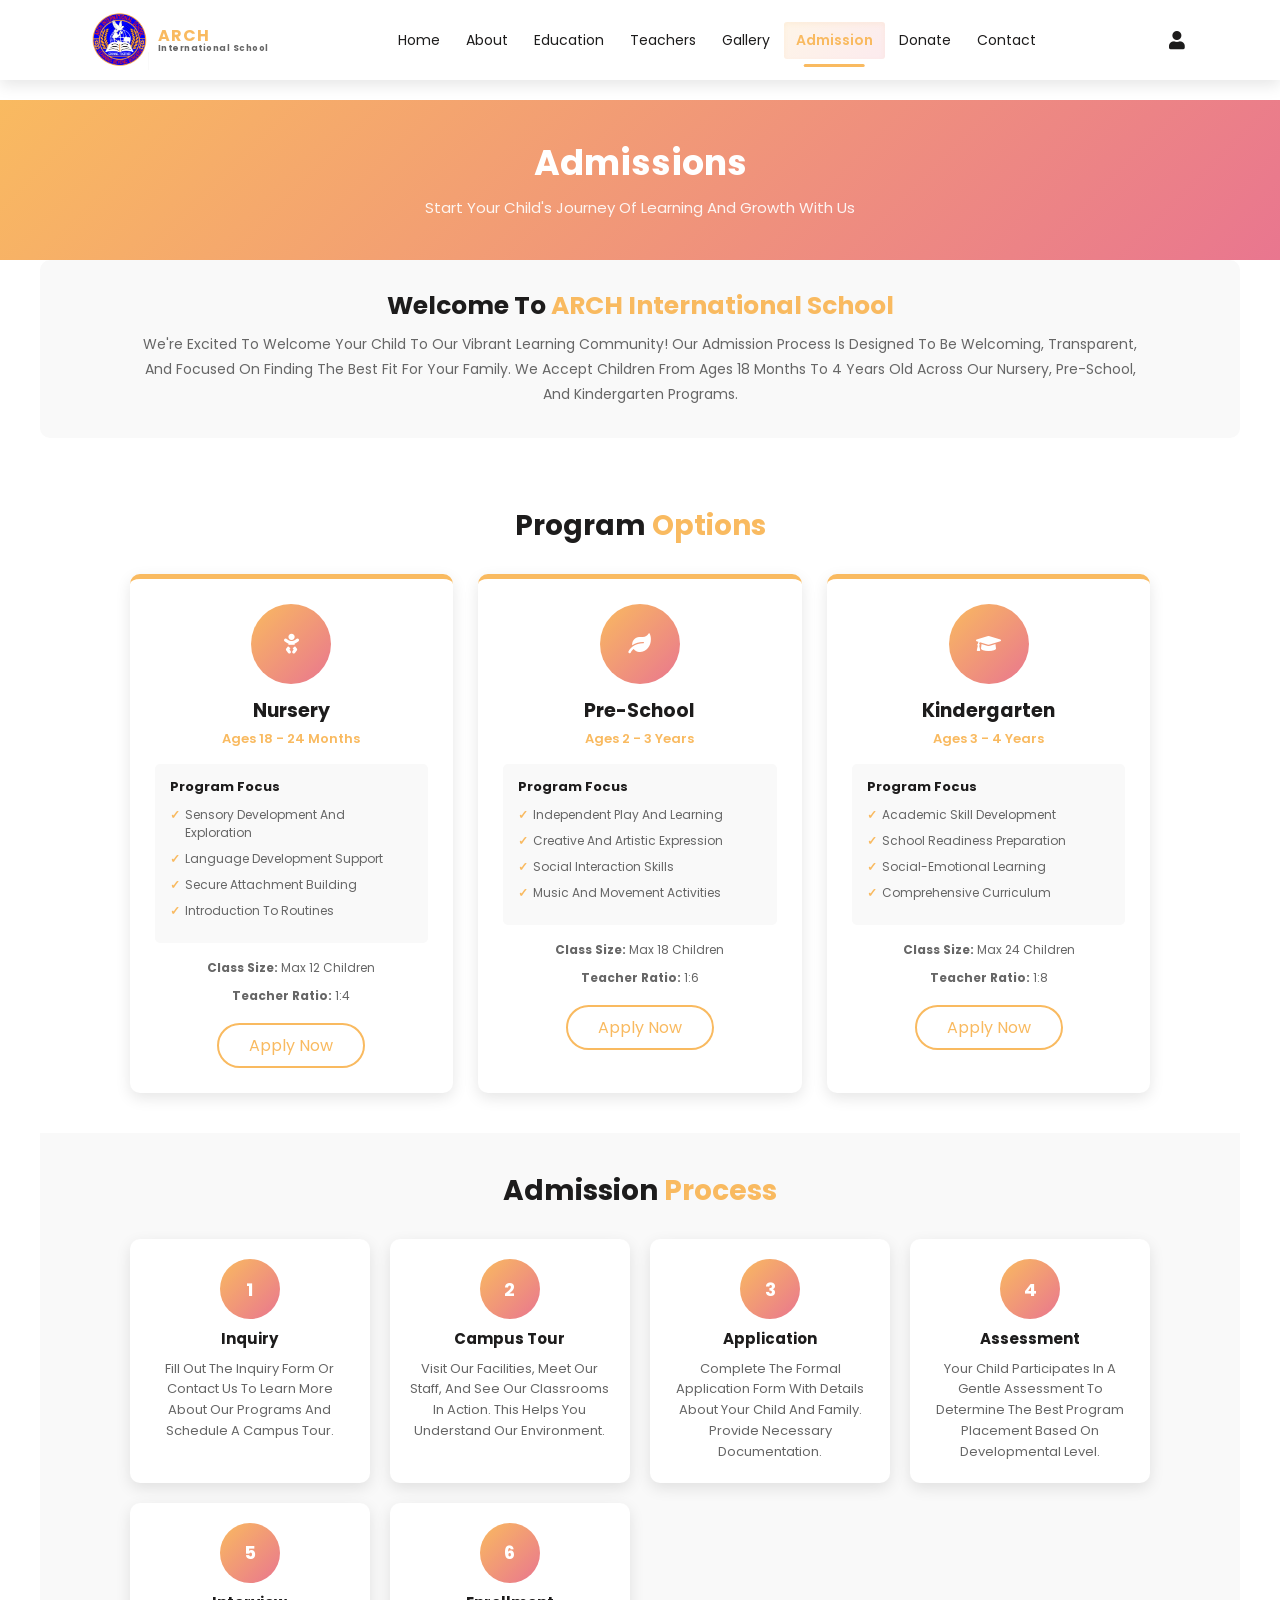
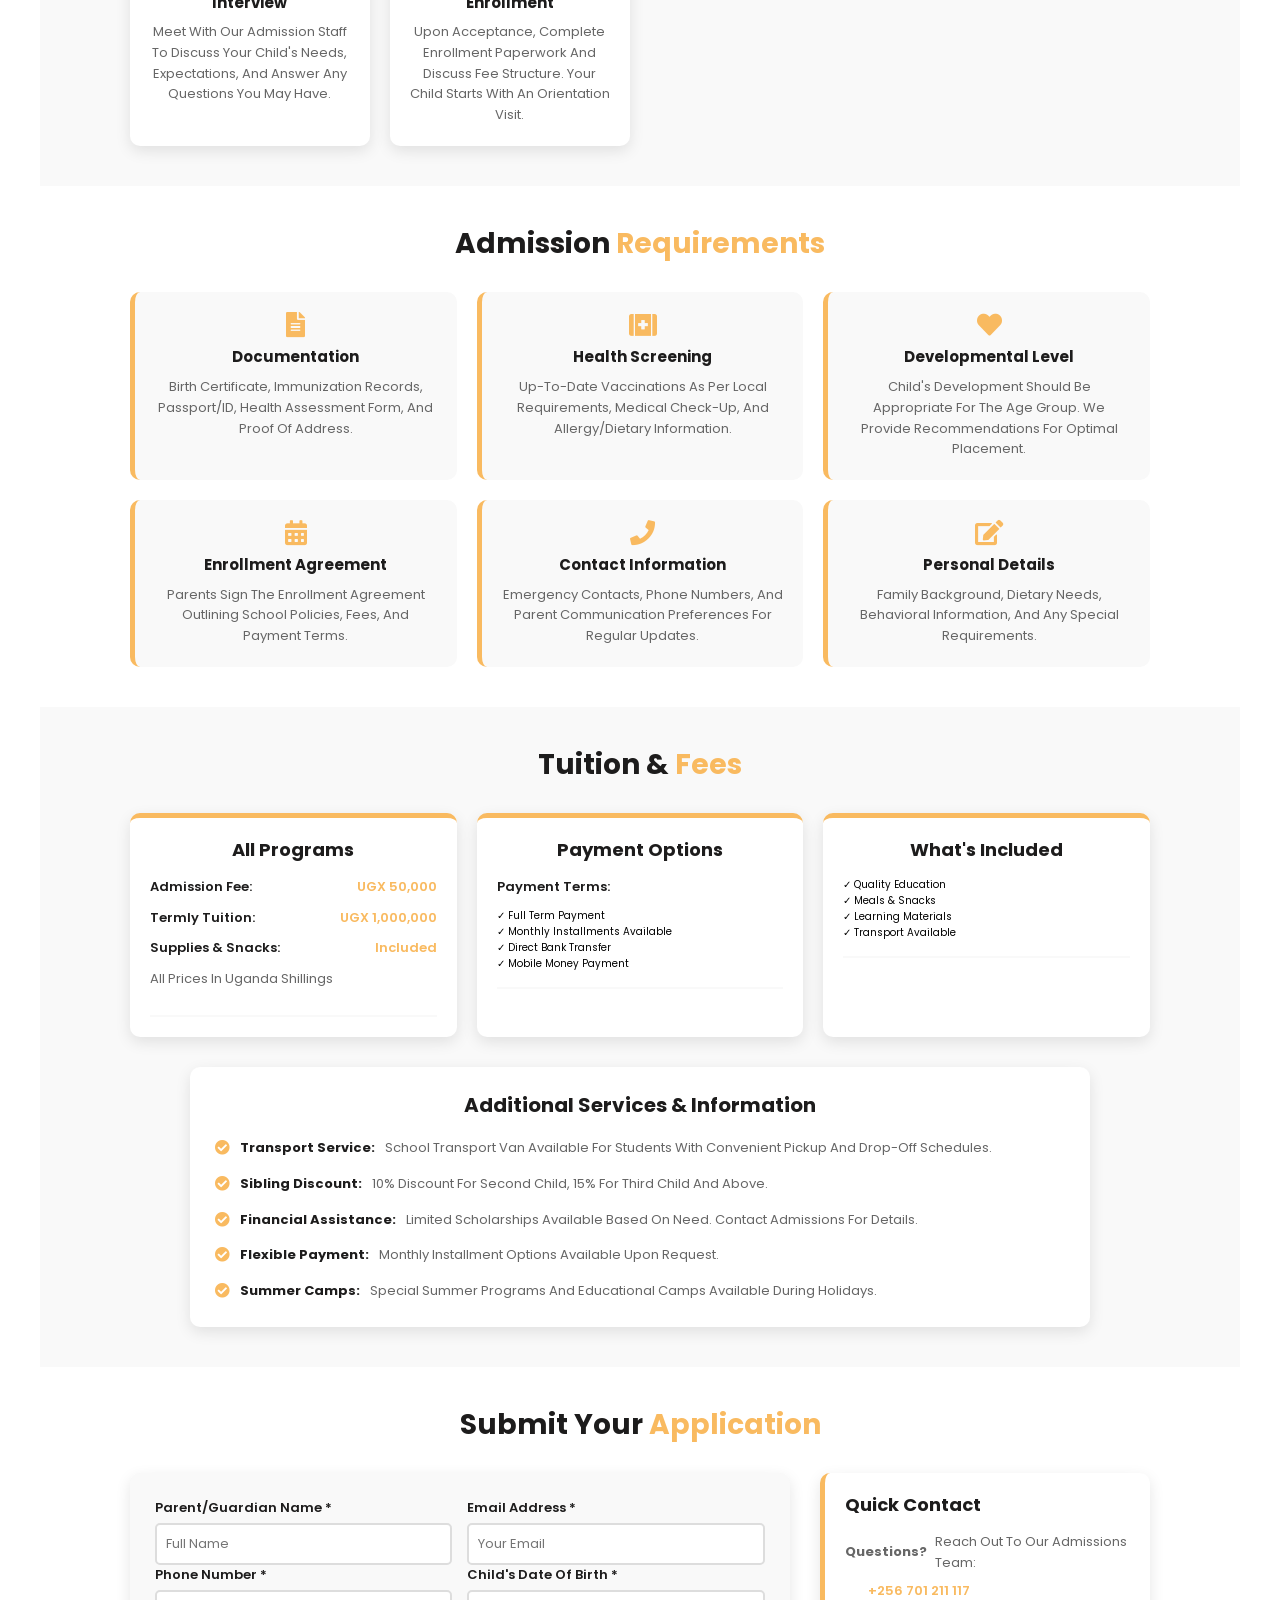
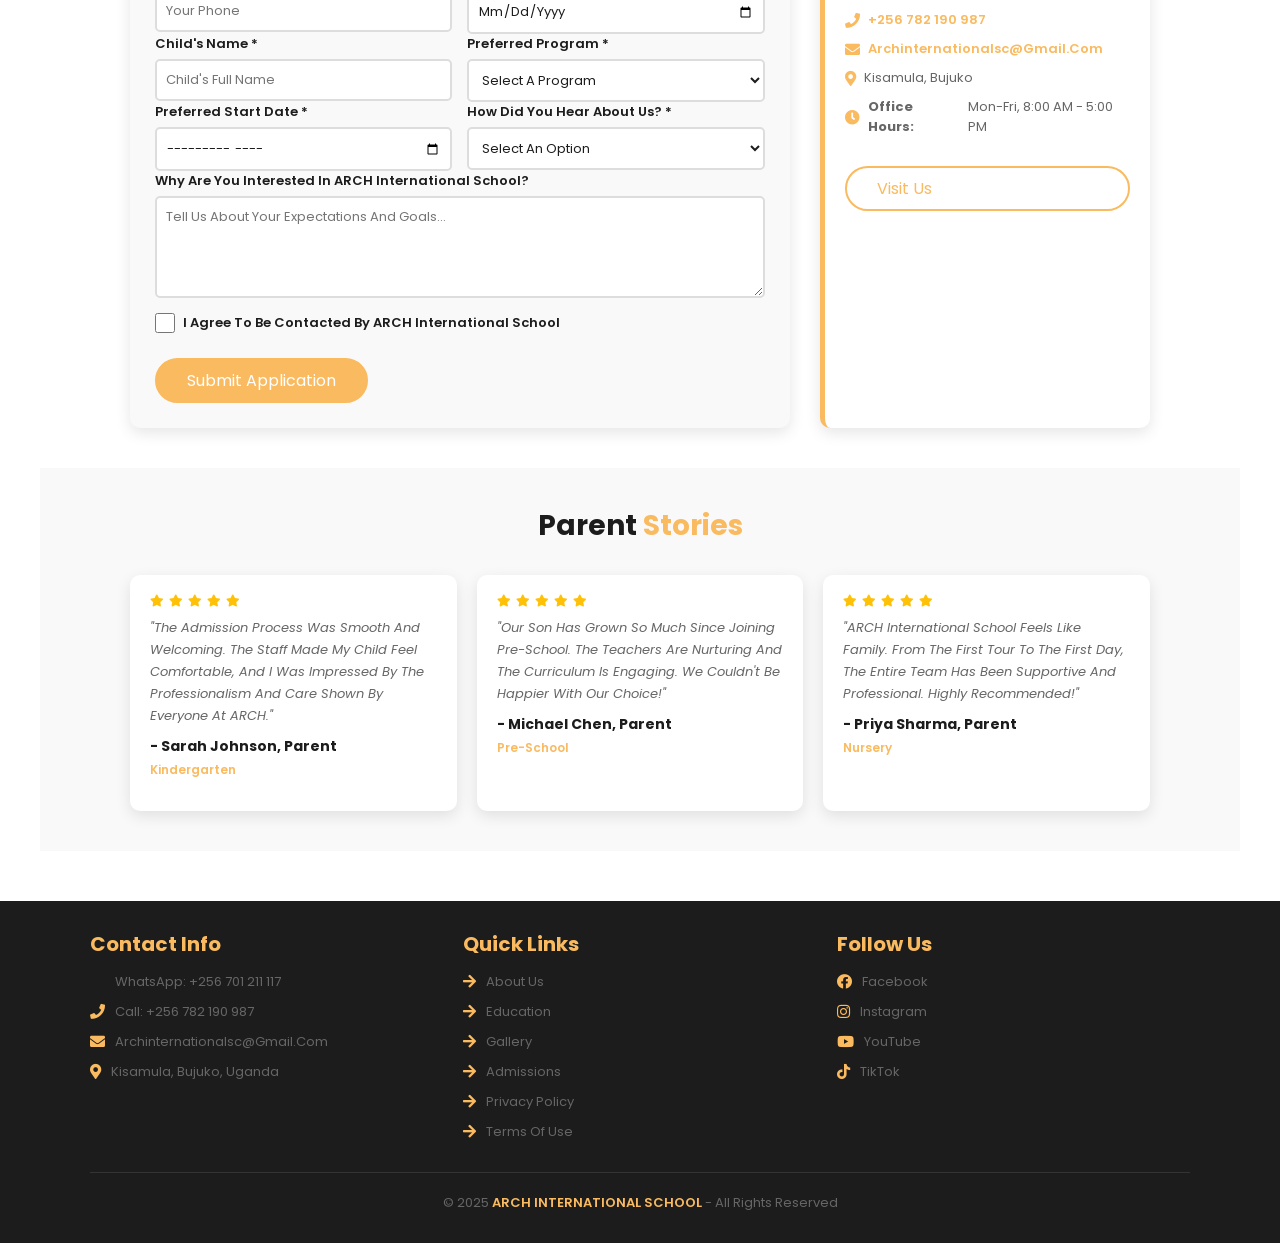
==== admission.html @ a943e4b1 "Initial site setup" ====
<!DOCTYPE html>
<html lang="en-UG">
<head>
  <meta charset="UTF-8">
  <meta http-equiv="X-UA-Compatible" content="IE=edge">
  <meta name="viewport" content="width=device-width, initial-scale=1.0">
  <title>Admissions at ARCH International School | Enrolment and School Visits</title>
  <meta name="description" content="Apply to ARCH International School, review our admissions process, and plan a school visit for your child in Kisamula, Bujuko, Uganda.">
  <meta name="robots" content="index, follow, max-image-preview:large, max-snippet:-1, max-video-preview:-1">
  <meta name="author" content="ARCH International School">
  <meta name="theme-color" content="#f9ba60">
  <meta property="og:type" content="website">
  <meta property="og:locale" content="en_UG">
  <meta property="og:site_name" content="ARCH International School">
  <meta property="og:title" content="Admissions at ARCH International School | Enrolment and School Visits">
  <meta property="og:description" content="Find enrolment information, school visit details, and admissions guidance for families interested in ARCH International School.">
  <meta property="og:image" content="Arch-images/pic3.avif">
  <meta name="twitter:card" content="summary_large_image">
  <meta name="twitter:title" content="Admissions at ARCH International School | Enrolment and School Visits">
  <meta name="twitter:description" content="Find enrolment information, school visit details, and admissions guidance for families interested in ARCH International School.">
  <meta name="twitter:image" content="Arch-images/pic3.avif">
  <link rel="stylesheet" href="https://cdnjs.cloudflare.com/ajax/libs/font-awesome/5.15.4/css/all.min.css">
  <link rel="stylesheet" href="css/shared.css">
  <link rel="stylesheet" href="css/admission.css">
</head>
<body>
  <!--header section starts-->
  <header class="header">
    <a href="index.html" class="logo">
      <img src="Arch-images/Arch-badge.png" alt="Arch international School logo" class="logo-image">
      <div class="logo-text">
        <span class="school-name">ARCH</span>
        <span class="school-title">International School</span>
      </div>
    </a>
    <nav class="navbar">
      <a href="index.html">home</a>
      <a href="about.html">about</a>
      <a href="education.html">education</a>
      <a href="teacher.html">teachers</a>
      <a href="gallery.html">gallery</a>
      <a href="admission.html" class="active">admission</a>
      <a href="donate.html">donate</a>
      <a href="contact.html">contact</a>
    </nav>
    <div class="header-icons">
      <a href="#" id="login-btn" title="Login"><i class="fas fa-user"></i></a>
      <a href="#" id="menu-btn" title="Menu"><i class="fas fa-bars"></i></a>
    </div>

    <form action="" class="login-form">
      <h3>login now</h3>
      <input type="email" placeholder="your email" class="box">
      <input type="password" placeholder="your password" class="box">
      <p>forgot your password <a href="#">click here</a></p>
      <input type="submit" value="login now" class="btn">
    </form>
  </header>
  <!--header section ends-->

  <!--page header starts-->
  <section class="page-header">
    <h1>Admissions</h1>
    <p>Start your child's journey of learning and growth with us</p>
  </section>
  <!--page header ends-->

  <!--admission intro starts-->
  <section class="admission-intro">
    <h2>Welcome to <span>ARCH International School</span></h2>
    <p>We're excited to welcome your child to our vibrant learning community! Our admission process is designed to be welcoming, transparent, and focused on finding the best fit for your family. We accept children from ages 18 months to 4 years old across our Nursery, Pre-School, and Kindergarten programs.</p>
  </section>

  <!--admission age groups starts-->
  <section class="admission-age-groups">
    <h2>Program <span>Options</span></h2>
    <div class="age-group-cards">
      <div class="age-group-card">
        <div class="age-icon">
          <i class="fas fa-baby"></i>
        </div>
        <h3>Nursery</h3>
        <p class="age-range">Ages 18 - 24 Months</p>
        <div class="program-details">
          <h4>Program Focus</h4>
          <ul>
            <li>Sensory development and exploration</li>
            <li>Language development support</li>
            <li>Secure attachment building</li>
            <li>Introduction to routines</li>
          </ul>
        </div>
        <p class="capacity"><strong>Class Size:</strong> Max 12 children</p>
        <p class="ratio"><strong>Teacher Ratio:</strong> 1:4</p>
        <a href="#contact-form" class="btn">Apply Now</a>
      </div>

      <div class="age-group-card">
        <div class="age-icon">
          <i class="fas fa-leaf"></i>
        </div>
        <h3>Pre-School</h3>
        <p class="age-range">Ages 2 - 3 Years</p>
        <div class="program-details">
          <h4>Program Focus</h4>
          <ul>
            <li>Independent play and learning</li>
            <li>Creative and artistic expression</li>
            <li>Social interaction skills</li>
            <li>Music and movement activities</li>
          </ul>
        </div>
        <p class="capacity"><strong>Class Size:</strong> Max 18 children</p>
        <p class="ratio"><strong>Teacher Ratio:</strong> 1:6</p>
        <a href="#contact-form" class="btn">Apply Now</a>
      </div>

      <div class="age-group-card">
        <div class="age-icon">
          <i class="fas fa-graduation-cap"></i>
        </div>
        <h3>Kindergarten</h3>
        <p class="age-range">Ages 3 - 4 Years</p>
        <div class="program-details">
          <h4>Program Focus</h4>
          <ul>
            <li>Academic skill development</li>
            <li>School readiness preparation</li>
            <li>Social-emotional learning</li>
            <li>Comprehensive curriculum</li>
          </ul>
        </div>
        <p class="capacity"><strong>Class Size:</strong> Max 24 children</p>
        <p class="ratio"><strong>Teacher Ratio:</strong> 1:8</p>
        <a href="#contact-form" class="btn">Apply Now</a>
      </div>
    </div>
  </section>

  <!--admission process starts-->
  <section class="admission-process">
    <h2>Admission <span>Process</span></h2>
    <div class="process-timeline">
      <div class="timeline-item">
        <div class="timeline-number">1</div>
        <h3>Inquiry</h3>
        <p>Fill out the inquiry form or contact us to learn more about our programs and schedule a campus tour.</p>
      </div>

      <div class="timeline-item">
        <div class="timeline-number">2</div>
        <h3>Campus Tour</h3>
        <p>Visit our facilities, meet our staff, and see our classrooms in action. This helps you understand our environment.</p>
      </div>

      <div class="timeline-item">
        <div class="timeline-number">3</div>
        <h3>Application</h3>
        <p>Complete the formal application form with details about your child and family. Provide necessary documentation.</p>
      </div>

      <div class="timeline-item">
        <div class="timeline-number">4</div>
        <h3>Assessment</h3>
        <p>Your child participates in a gentle assessment to determine the best program placement based on developmental level.</p>
      </div>

      <div class="timeline-item">
        <div class="timeline-number">5</div>
        <h3>Interview</h3>
        <p>Meet with our admission staff to discuss your child's needs, expectations, and answer any questions you may have.</p>
      </div>

      <div class="timeline-item">
        <div class="timeline-number">6</div>
        <h3>Enrollment</h3>
        <p>Upon acceptance, complete enrollment paperwork and discuss fee structure. Your child starts with an orientation visit.</p>
      </div>
    </div>
  </section>

  <!--requirements section starts-->
  <section class="admission-requirements">
    <h2>Admission <span>Requirements</span></h2>
    <div class="requirements-grid">
      <div class="requirement-card">
        <i class="fas fa-file-alt"></i>
        <h3>Documentation</h3>
        <p>Birth certificate, immunization records, passport/ID, health assessment form, and proof of address.</p>
      </div>

      <div class="requirement-card">
        <i class="fas fa-first-aid"></i>
        <h3>Health Screening</h3>
        <p>Up-to-date vaccinations as per local requirements, medical check-up, and allergy/dietary information.</p>
      </div>

      <div class="requirement-card">
        <i class="fas fa-heart"></i>
        <h3>Developmental Level</h3>
        <p>Child's development should be appropriate for the age group. We provide recommendations for optimal placement.</p>
      </div>

      <div class="requirement-card">
        <i class="fas fa-calendar-alt"></i>
        <h3>Enrollment Agreement</h3>
        <p>Parents sign the enrollment agreement outlining school policies, fees, and payment terms.</p>
      </div>

      <div class="requirement-card">
        <i class="fas fa-phone"></i>
        <h3>Contact Information</h3>
        <p>Emergency contacts, phone numbers, and parent communication preferences for regular updates.</p>
      </div>

      <div class="requirement-card">
        <i class="fas fa-edit"></i>
        <h3>Personal Details</h3>
        <p>Family background, dietary needs, behavioral information, and any special requirements.</p>
      </div>
    </div>
  </section>

  <!--tuition and fees starts-->
  <section class="tuition-fees">
    <h2>Tuition & <span>Fees</span></h2>
    <div class="fees-container">
      <div class="fee-card">
        <h3>All Programs</h3>
        <div class="fee-details">
          <p><strong>Admission Fee:</strong> <span>UGX 50,000</span></p>
          <p><strong>Termly Tuition:</strong> <span>UGX 1,000,000</span></p>
          <p><strong>Supplies & Snacks:</strong> <span>Included</span></p>
          <p class="currency-note">All prices in Uganda Shillings</p>
        </div>
      </div>

      <div class="fee-card">
        <h3>Payment Options</h3>
        <div class="fee-details">
          <p><strong>Payment Terms:</strong></p>
          <ul style="list-style: none; padding: 0;">
            <li>✓ Full term payment</li>
            <li>✓ Monthly installments available</li>
            <li>✓ Direct bank transfer</li>
            <li>✓ Mobile money payment</li>
          </ul>
        </div>
      </div>

      <div class="fee-card">
        <h3>What's Included</h3>
        <div class="fee-details">
          <ul style="list-style: none; padding: 0;">
            <li>✓ Quality education</li>
            <li>✓ Meals & snacks</li>
            <li>✓ Learning materials</li>
            <li>✓ Transport available</li>
          </ul>
        </div>
      </div>
    </div>

    <div class="additional-fees">
      <h3>Additional Services & Information</h3>
      <div class="fees-info">
        <p><i class="fas fa-check-circle"></i> <strong>Transport Service:</strong> School transport van available for students with convenient pickup and drop-off schedules.</p>
        <p><i class="fas fa-check-circle"></i> <strong>Sibling Discount:</strong> 10% discount for second child, 15% for third child and above.</p>
        <p><i class="fas fa-check-circle"></i> <strong>Financial Assistance:</strong> Limited scholarships available based on need. Contact admissions for details.</p>
        <p><i class="fas fa-check-circle"></i> <strong>Flexible Payment:</strong> Monthly installment options available upon request.</p>
        <p><i class="fas fa-check-circle"></i> <strong>Summer Camps:</strong> Special summer programs and educational camps available during holidays.</p>
      </div>
    </div>
  </section>

  <!--admission form starts-->
  <section class="admission-form-section" id="contact-form">
    <h2>Submit Your <span>Application</span></h2>
    <div class="form-container">
      <form class="admission-form">
        <div class="form-row">
          <div class="form-group">
            <label>Parent/Guardian Name *</label>
            <input type="text" placeholder="Full Name" required>
          </div>
          <div class="form-group">
            <label>Email Address *</label>
            <input type="email" placeholder="Your Email" required>
          </div>
        </div>

        <div class="form-row">
          <div class="form-group">
            <label>Phone Number *</label>
            <input type="tel" placeholder="Your Phone" required>
          </div>
          <div class="form-group">
            <label>Child's Date of Birth *</label>
            <input type="date" required>
          </div>
        </div>

        <div class="form-row">
          <div class="form-group">
            <label>Child's Name *</label>
            <input type="text" placeholder="Child's Full Name" required>
          </div>
          <div class="form-group">
            <label>Preferred Program *</label>
            <select required>
              <option>Select a Program</option>
              <option>Nursery (18-24 Months)</option>
              <option>Pre-School (2-3 Years)</option>
              <option>Kindergarten (3-4 Years)</option>
            </select>
          </div>
        </div>

        <div class="form-row">
          <div class="form-group">
            <label>Preferred Start Date *</label>
            <input type="month" required>
          </div>
          <div class="form-group">
            <label>How did you hear about us? *</label>
            <select required>
              <option>Select an option</option>
              <option>Search Engine</option>
              <option>Social Media</option>
              <option>Friend/Family Referral</option>
              <option>School Visit</option>
              <option>Other</option>
            </select>
          </div>
        </div>

        <div class="form-group full-width">
          <label>Why are you interested in ARCH International School?</label>
          <textarea placeholder="Tell us about your expectations and goals..." rows="4"></textarea>
        </div>

        <div class="form-group checkbox-group">
          <input type="checkbox" id="terms" required>
          <label for="terms">I agree to be contacted by ARCH International School</label>
        </div>

        <button type="submit" class="btn btn-primary">Submit Application</button>
      </form>

      <div class="form-info">
        <h3>Quick Contact</h3>
        <p><strong>Questions?</strong> Reach out to our admissions team:</p>
        <p><i class="fas fa-whatsapp"></i> <a href="https://wa.me/256701211117" target="_blank">+256 701 211 117</a></p>
        <p><i class="fas fa-phone"></i> <a href="tel:+256782190987">+256 782 190 987</a></p>
        <p><i class="fas fa-envelope"></i> <a href="mailto:archinternationalsc@gmail.com">archinternationalsc@gmail.com</a></p>
        <p><i class="fas fa-map-marker-alt"></i> Kisamula, Bujuko</p>
        <p><i class="fas fa-clock"></i> <strong>Office Hours:</strong> Mon-Fri, 8:00 AM - 5:00 PM</p>
        <a href="contact.html" class="btn">Visit Us</a>
      </div>
    </div>
  </section>

  <!--testimonials starts-->
  <section class="admission-testimonials">
    <h2>Parent <span>Stories</span></h2>
    <div class="testimonials-container">
      <div class="testimonial-card">
        <div class="testimonial-header">
          <i class="fas fa-star"></i>
          <i class="fas fa-star"></i>
          <i class="fas fa-star"></i>
          <i class="fas fa-star"></i>
          <i class="fas fa-star"></i>
        </div>
        <p>"The admission process was smooth and welcoming. The staff made my child feel comfortable, and I was impressed by the professionalism and care shown by everyone at ARCH."</p>
        <h4>- Sarah Johnson, Parent</h4>
        <p class="child-grade">Kindergarten</p>
      </div>

      <div class="testimonial-card">
        <div class="testimonial-header">
          <i class="fas fa-star"></i>
          <i class="fas fa-star"></i>
          <i class="fas fa-star"></i>
          <i class="fas fa-star"></i>
          <i class="fas fa-star"></i>
        </div>
        <p>"Our son has grown so much since joining Pre-School. The teachers are nurturing and the curriculum is engaging. We couldn't be happier with our choice!"</p>
        <h4>- Michael Chen, Parent</h4>
        <p class="child-grade">Pre-School</p>
      </div>

      <div class="testimonial-card">
        <div class="testimonial-header">
          <i class="fas fa-star"></i>
          <i class="fas fa-star"></i>
          <i class="fas fa-star"></i>
          <i class="fas fa-star"></i>
          <i class="fas fa-star"></i>
        </div>
        <p>"ARCH International School feels like family. From the first tour to the first day, the entire team has been supportive and professional. Highly recommended!"</p>
        <h4>- Priya Sharma, Parent</h4>
        <p class="child-grade">Nursery</p>
      </div>
    </div>
  </section>

  <!--footer section starts-->
  <footer class="footer">
    <div class="box-container">
      <div class="box">
        <h3>contact info</h3>
        <a href="https://wa.me/256701211117" target="_blank" rel="noopener noreferrer"><i class="fas fa-whatsapp"></i> WhatsApp: +256 701 211 117</a>
        <a href="tel:+256782190987"><i class="fas fa-phone"></i> Call: +256 782 190 987</a>
        <a href="mailto:archinternationalsc@gmail.com"><i class="fas fa-envelope"></i> archinternationalsc@gmail.com</a>
        <a href="https://maps.google.com/?q=89PR%2B6WX%2C+Lugyo%2C+Uganda" target="_blank" rel="noopener noreferrer"><i class="fas fa-map-marker-alt"></i> Kisamula, Bujuko, Uganda</a>
      </div>
      <div class="box">
        <h3>quick links</h3>
        <a href="about.html"><i class="fas fa-arrow-right"></i> About Us</a>
        <a href="education.html"><i class="fas fa-arrow-right"></i> Education</a>
        <a href="gallery.html"><i class="fas fa-arrow-right"></i> Gallery</a>
        <a href="admission.html"><i class="fas fa-arrow-right"></i> Admissions</a>
        <a href="privacy.html"><i class="fas fa-arrow-right"></i> Privacy Policy</a>
        <a href="terms.html"><i class="fas fa-arrow-right"></i> Terms of Use</a>
      </div>
      <div class="box">
        <h3>follow us</h3>
        <a href="#"><i class="fab fa-facebook"></i> Facebook</a>
        <a href="#"><i class="fab fa-instagram"></i> Instagram</a>
        <a href="#"><i class="fab fa-youtube"></i> YouTube</a>
        <a href="#"><i class="fab fa-tiktok"></i> TikTok</a>
      </div>
    </div>
    <div class="credit">
      &copy; 2025 <span>ARCH INTERNATIONAL SCHOOL</span> - All Rights Reserved
    </div>
  </footer>
  <!--footer section ends-->

  <script src="Arch.js"></script>
</body>
</html>
---- css/shared.css ----
/* ============================================
   SHARED STYLES - Header, Footer, Common Elements
   ============================================ */

@import url('https://fonts.googleapis.com/css2?family=Poppins:wght@100;300;400;500;600;700&display=swap');

:root {
  --orange: #f9ba60;
  --pink: #e9768f;
  --black: #1d1c1c;
  --white: #fff;
  --light-color: #666;
  --light-bg: #f9f9f9;
  --box-shadow: 0 .5rem 1.5rem rgba(0, 0, 0, .1);
  --dark-shadow: 0 1rem 2rem rgba(0, 0, 0, .15);
}

* {
  font-family: 'Poppins', sans-serif;
  margin: 0;
  padding: 0;
  box-sizing: border-box;
  outline: none;
  border: none;
  text-decoration: none;
  text-transform: capitalize;
  transition: all .2s linear;
}

html {
  font-size: 62.5%;
  overflow-x: hidden;
  scroll-behavior: smooth;
}

body {
  background-color: var(--white);
}

section {
  padding: 3rem 7%;
  margin: 0 auto;
  max-width: 1400px;
  width: 100%;
}

section:not(.page-header) {
  max-width: 1200px;
}

h1, h2, h3, h4, h5, h6 {
  line-height: 1.3;
  margin-bottom: 1rem;
}

p {
  line-height: 1.6;
}

/* ============================================
   BUTTONS
   ============================================ */

.btn {
  font-size: 1.6rem;
  margin-top: 1rem;
  display: inline-block;
  padding: 0.8rem 3rem;
  border-radius: 5rem;
  border: .2rem solid var(--orange);
  color: var(--orange);
  background: none;
  cursor: pointer;
  text-transform: capitalize;
  transition: all .3s ease;
}

.btn:hover {
  background: var(--orange);
  color: var(--white);
  transform: translateY(-2px);
  box-shadow: var(--box-shadow);
}

.btn-primary {
  background: var(--orange);
  color: var(--white);
  border-color: var(--orange);
}

.btn-primary:hover {
  background: var(--black);
  border-color: var(--black);
  transform: translateY(-3px);
}

.btn-secondary {
  border-color: var(--black);
  color: var(--black);
}

.btn-secondary:hover {
  background: var(--black);
  color: var(--white);
}

/* ============================================
   HEADER & NAVBAR
   ============================================ */

.header {
  position: fixed;
  top: 0;
  left: 0;
  right: 0;
  z-index: 1000;
  display: flex;
  align-items: center;
  justify-content: space-between;
  padding: 1rem 7%;
  background: var(--white);
  box-shadow: var(--box-shadow);
  height: auto;
}

.header .logo {
  font-size: 2rem;
  font-weight: 700;
  color: var(--black);
  display: flex;
  align-items: center;
  gap: 0.8rem;
  cursor: pointer;
  transition: all .3s ease;
  flex-shrink: 0;
  min-width: fit-content;
}

.header .logo:hover {
  color: var(--orange);
  transform: translateX(3px);
}

.header .logo-image {
  height: 60px;
  width: 60px;
  object-fit: contain;
  transition: all .3s ease;
}

.header .logo:hover .logo-image {
  transform: scale(1.05);
}

.logo-text {
  display: flex;
  flex-direction: column;
  line-height: 1.1;
}

.school-name {
  font-size: 1.6rem;
  font-weight: 700;
  color: var(--orange);
  letter-spacing: 1px;
}

.school-title {
  font-size: 0.85rem;
  color: var(--light-color);
  letter-spacing: 0.5px;
}

.navbar {
  display: flex;
  gap: 0.2rem;
  align-items: center;
  margin: 0 auto;
  flex: 1;
  justify-content: center;
}

.navbar a {
  font-size: 1.4rem;
  color: var(--black);
  transition: all .3s ease;
  position: relative;
  padding: 0.8rem 1.2rem;
  border-radius: 0.3rem;
  white-space: nowrap;
}

.navbar a:hover {
  color: var(--orange);
  background: rgba(249, 186, 96, 0.1);
}

.navbar a.active {
  color: var(--orange);
  background: linear-gradient(135deg, rgba(249, 186, 96, 0.15), rgba(233, 118, 143, 0.15));
  font-weight: 600;
  box-shadow: inset 0 2px 5px rgba(249, 186, 96, 0.1);
}

.navbar a.active::after {
  content: '';
  position: absolute;
  bottom: -8px;
  left: 50%;
  transform: translateX(-50%);
  width: 60%;
  height: 3px;
  background: var(--orange);
  border-radius: 2px;
}

.header-icons {
  display: flex;
  gap: 1.2rem;
  align-items: center;
  flex-shrink: 0;
}

.header-icons a {
  font-size: 1.8rem;
  color: var(--black);
  transition: all .3s ease;
  padding: 0.5rem;
  border-radius: 0.5rem;
  display: flex;
  align-items: center;
  justify-content: center;
}

.header-icons a:hover {
  color: var(--white);
  background: var(--orange);
  transform: scale(1.1);
}

#menu-btn {
  display: none;
  cursor: pointer;
}

.login-form {
  position: fixed;
  top: 0;
  right: -120%;
  width: 35rem;
  background: var(--white);
  padding: 2rem;
  text-align: center;
  border-radius: .5rem;
  box-shadow: var(--dark-shadow);
  z-index: 10000;
  transition: right .3s cubic-bezier(0.68, -0.55, 0.265, 1.55);
}

.login-form.active {
  right: 0;
}

.login-form h3 {
  font-size: 2rem;
  text-transform: uppercase;
  margin-bottom: 1rem;
  color: var(--black);
}

.login-form .box {
  width: 100%;
  margin: 1rem 0;
  background: var(--light-bg);
  border-radius: .5rem;
  padding: 1rem;
  font-size: 1.3rem;
  color: var(--black);
}

.login-form p {
  font-size: 1.2rem;
  color: var(--light-color);
  margin: 1rem 0;
}

.login-form p a {
  color: var(--orange);
  cursor: pointer;
}


/* ============================================
   PAGE HEADER
   ============================================ */

.page-header {
  margin-top: 100px;
  padding: 4rem 7%;
  background: linear-gradient(135deg, var(--orange) 0%, var(--pink) 100%);
  color: var(--white);
  text-align: center;
}

.page-header h1 {
  font-size: 3.5rem;
  margin-bottom: 1rem;
  font-weight: 700;
}

.page-header p {
  font-size: 1.5rem;
  opacity: 0.9;
}

/* ============================================
   FOOTER
   ============================================ */

.footer {
  background: var(--black);
  color: var(--white);
  padding: 3rem 7%;
  margin-top: 5rem;
}

.box-container {
  display: grid;
  grid-template-columns: repeat(auto-fit, minmax(25rem, 1fr));
  gap: 2rem;
  margin-bottom: 2rem;
}

.box h3 {
  font-size: 2rem;
  margin-bottom: 1.5rem;
  color: var(--orange);
}

.box a {
  display: flex;
  gap: 1rem;
  align-items: center;
  font-size: 1.3rem;
  color: var(--light-color);
  margin-bottom: 1rem;
  transition: all .3s ease;
}

.box a:hover {
  color: var(--orange);
  transform: translateX(5px);
}

.box a i {
  color: var(--orange);
  font-size: 1.5rem;
}

.credit {
  text-align: center;
  border-top: 1px solid rgba(255, 255, 255, .1);
  padding-top: 2rem;
  font-size: 1.3rem;
  color: var(--light-color);
}

.credit span {
  color: var(--orange);
  font-weight: 600;
}

/* ============================================
   RESPONSIVE DESIGN
   ============================================ */

@media (max-width: 1024px) {
  .navbar {
    gap: 0.5rem;
  }

  .navbar a {
    padding: 0.7rem 0.9rem;
    font-size: 1.3rem;
  }

  .header {
    padding: 0.8rem 5%;
  }

  section {
    padding: 2.5rem 5%;
  }

  .page-header {
    padding: 3rem 5% !important;
  }
}

@media (max-width: 768px) {
  html {
    font-size: 55%;
  }

  section {
    padding: 2rem 5%;
  }

  .header {
    padding: 1rem 5%;
    flex-wrap: wrap;
    height: auto;
  }

  .header .logo-image {
    height: 50px;
    width: 50px;
  }

  .school-name {
    font-size: 1.4rem;
  }

  .school-title {
    font-size: 0.75rem;
  }

  .navbar {
    position: fixed;
    top: 80px;
    right: -120%;
    width: 100%;
    background: var(--white);
    flex-direction: column;
    gap: 0.5rem;
    padding: 1.5rem 5%;
    box-shadow: var(--box-shadow);
    transition: right .3s cubic-bezier(0.68, -0.55, 0.265, 1.55);
    z-index: 999;
    display: flex;
    max-height: calc(100vh - 80px);
    overflow-y: auto;
  }

  .navbar.active {
    right: 0;
  }

  .navbar a {
    padding: 1rem;
    font-size: 1.4rem;
    width: 100%;
    text-align: left;
    border-radius: 0.5rem;
  }

  .navbar a.active::after {
    display: none;
  }

  .header-icons {
    gap: 1rem;
    order: 2;
    width: 100%;
    justify-content: flex-end;
  }

  #menu-btn {
    display: flex;
    align-items: center;
    justify-content: center;
  }

  .page-header {
    margin-top: 80px;
    padding: 2rem 5%;
  }

  .page-header h1 {
    font-size: 2.2rem;
  }

  .page-header p {
    font-size: 1.2rem;
  }

  .login-form {
    width: 100%;
    right: -100%;
    border-radius: 0;
  }

  .btn {
    padding: 0.7rem 2rem;
    font-size: 1.3rem;
  }

  .box-container {
    grid-template-columns: repeat(auto-fit, minmax(200px, 1fr));
  }
}

@media (max-width: 480px) {
  html {
    font-size: 50%;
  }

  section {
    padding: 1.5rem 5%;
  }

  .header {
    padding: 0.8rem 4%;
  }

  .header .logo {
    gap: 0.5rem;
  }

  .header .logo-image {
    height: 45px;
    width: 45px;
  }

  .school-name {
    font-size: 1.2rem;
  }

  .school-title {
    font-size: 0.7rem;
  }

  .header-icons {
    gap: 0.8rem;
  }

  .header-icons a {
    font-size: 1.5rem;
  }

  .navbar {
    top: 70px;
    padding: 1rem 4%;
  }

  .page-header {
    margin-top: 70px;
    padding: 1.5rem 4%;
  }

  .page-header h1 {
    font-size: 1.8rem;
  }

  .page-header p {
    font-size: 1rem;
  }

  .box-container {
    grid-template-columns: 1fr;
  }

  .credit {
    font-size: 1.2rem;
  }

  .btn {
    padding: 0.6rem 1.5rem;
    font-size: 1.2rem;
  }
}
---- css/admission.css ----
/* ============================================
   ADMISSION PAGE STYLES
   ============================================ */

.admission-intro {
  padding: 3rem 7%;
  text-align: center;
  max-width: 800px;
  margin: 0 auto;
  background: var(--light-bg);
  border-radius: 1rem;
  margin-bottom: 3rem;
}

.admission-intro h2 {
  font-size: 2.5rem;
  color: var(--black);
  margin-bottom: 1rem;
}

.admission-intro h2 span {
  color: var(--orange);
}

.admission-intro p {
  font-size: 1.4rem;
  color: var(--light-color);
  line-height: 1.8;
}

/* ============================================
   AGE GROUP CARDS
   ============================================ */

.admission-age-groups {
  padding: 4rem 7%;
}

.admission-age-groups h2 {
  font-size: 2.8rem;
  text-align: center;
  margin-bottom: 3rem;
  color: var(--black);
}

.admission-age-groups h2 span {
  color: var(--orange);
}

.age-group-cards {
  display: grid;
  grid-template-columns: repeat(auto-fit, minmax(320px, 1fr));
  gap: 2.5rem;
  max-width: 1200px;
  margin: 0 auto;
}

.age-group-card {
  background: var(--white);
  border-radius: 1rem;
  padding: 2.5rem;
  box-shadow: var(--box-shadow);
  transition: all .3s ease;
  border-top: 5px solid var(--orange);
  text-align: center;
}

.age-group-card:hover {
  transform: translateY(-15px);
  box-shadow: var(--dark-shadow);
}

.age-icon {
  width: 80px;
  height: 80px;
  background: linear-gradient(135deg, var(--orange) 0%, var(--pink) 100%);
  border-radius: 50%;
  display: flex;
  align-items: center;
  justify-content: center;
  margin: 0 auto 1.5rem;
  font-size: 2rem;
  color: var(--white);
}

.age-group-card h3 {
  font-size: 1.9rem;
  color: var(--black);
  margin-bottom: 0.5rem;
}

.age-group-card .age-range {
  font-size: 1.3rem;
  color: var(--orange);
  font-weight: 600;
  margin-bottom: 1.5rem;
}

.program-details {
  background: var(--light-bg);
  padding: 1.5rem;
  border-radius: 0.5rem;
  text-align: left;
  margin-bottom: 1.5rem;
}

.program-details h4 {
  font-size: 1.3rem;
  color: var(--black);
  margin-bottom: 1rem;
}

.program-details ul {
  list-style: none;
  padding: 0;
}

.program-details li {
  font-size: 1.2rem;
  color: var(--light-color);
  margin-bottom: 0.8rem;
  padding-left: 1.5rem;
  position: relative;
}

.program-details li::before {
  content: '✓';
  position: absolute;
  left: 0;
  color: var(--orange);
  font-weight: bold;
}

.age-group-card .capacity,
.age-group-card .ratio {
  font-size: 1.2rem;
  color: var(--light-color);
  margin-bottom: 0.8rem;
}

/* ============================================
   ADMISSION PROCESS TIMELINE
   ============================================ */

.admission-process {
  padding: 4rem 7%;
  background: var(--light-bg);
}

.admission-process h2 {
  font-size: 2.8rem;
  text-align: center;
  margin-bottom: 3rem;
  color: var(--black);
}

.admission-process h2 span {
  color: var(--orange);
}

.process-timeline {
  display: grid;
  grid-template-columns: repeat(auto-fit, minmax(200px, 1fr));
  gap: 2rem;
  max-width: 1200px;
  margin: 0 auto;
}

.timeline-item {
  background: var(--white);
  padding: 2rem;
  border-radius: 1rem;
  text-align: center;
  box-shadow: var(--box-shadow);
  transition: all .3s ease;
  position: relative;
}

.timeline-item:hover {
  transform: translateY(-8px);
  box-shadow: var(--dark-shadow);
}

.timeline-number {
  width: 60px;
  height: 60px;
  background: linear-gradient(135deg, var(--orange) 0%, var(--pink) 100%);
  color: var(--white);
  border-radius: 50%;
  display: flex;
  align-items: center;
  justify-content: center;
  font-size: 1.8rem;
  font-weight: 700;
  margin: 0 auto 1rem;
}

.timeline-item h3 {
  font-size: 1.5rem;
  color: var(--black);
  margin-bottom: 1rem;
}

.timeline-item p {
  font-size: 1.3rem;
  color: var(--light-color);
  line-height: 1.6;
}

/* ============================================
   REQUIREMENTS GRID
   ============================================ */

.admission-requirements {
  padding: 4rem 7%;
}

.admission-requirements h2 {
  font-size: 2.8rem;
  text-align: center;
  margin-bottom: 3rem;
  color: var(--black);
}

.admission-requirements h2 span {
  color: var(--orange);
}

.requirements-grid {
  display: grid;
  grid-template-columns: repeat(auto-fit, minmax(250px, 1fr));
  gap: 2rem;
  max-width: 1200px;
  margin: 0 auto;
}

.requirement-card {
  background: var(--light-bg);
  padding: 2rem;
  border-radius: 1rem;
  text-align: center;
  transition: all .3s ease;
  border-left: 5px solid var(--orange);
}

.requirement-card:hover {
  background: var(--white);
  box-shadow: var(--dark-shadow);
  transform: translateX(10px);
}

.requirement-card i {
  font-size: 2.5rem;
  color: var(--orange);
  margin-bottom: 1rem;
}

.requirement-card h3 {
  font-size: 1.5rem;
  color: var(--black);
  margin-bottom: 1rem;
}

.requirement-card p {
  font-size: 1.3rem;
  color: var(--light-color);
  line-height: 1.6;
}

/* ============================================
   TUITION & FEES
   ============================================ */

.tuition-fees {
  padding: 4rem 7%;
  background: var(--light-bg);
}

.tuition-fees h2 {
  font-size: 2.8rem;
  text-align: center;
  margin-bottom: 3rem;
  color: var(--black);
}

.tuition-fees h2 span {
  color: var(--orange);
}

.fees-container {
  display: grid;
  grid-template-columns: repeat(auto-fit, minmax(280px, 1fr));
  gap: 2rem;
  max-width: 1200px;
  margin: 0 auto 3rem;
}

.fee-card {
  background: var(--white);
  padding: 2rem;
  border-radius: 1rem;
  box-shadow: var(--box-shadow);
  transition: all .3s ease;
  border-top: 5px solid var(--orange);
}

.fee-card:hover {
  transform: translateY(-10px);
  box-shadow: var(--dark-shadow);
}

.fee-card h3 {
  font-size: 1.8rem;
  color: var(--black);
  margin-bottom: 1.5rem;
  text-align: center;
}

.fee-details {
  border-bottom: 2px solid var(--light-bg);
  padding-bottom: 1.5rem;
}

.fee-details p {
  font-size: 1.3rem;
  color: var(--light-color);
  margin-bottom: 1rem;
  display: flex;
  justify-content: space-between;
  align-items: center;
}

.fee-details strong {
  color: var(--black);
  font-weight: 600;
}

.fee-details span {
  color: var(--orange);
  font-weight: 600;
}

.additional-fees {
  max-width: 900px;
  margin: 0 auto;
  background: var(--white);
  padding: 2.5rem;
  border-radius: 1rem;
  box-shadow: var(--box-shadow);
}

.additional-fees h3 {
  font-size: 2rem;
  color: var(--black);
  margin-bottom: 2rem;
  text-align: center;
}

.fees-info {
  display: flex;
  flex-direction: column;
  gap: 1.5rem;
}

.fees-info p {
  font-size: 1.3rem;
  color: var(--light-color);
  display: flex;
  align-items: flex-start;
  gap: 1rem;
  line-height: 1.6;
}

.fees-info i {
  color: var(--orange);
  font-size: 1.5rem;
  margin-top: 2px;
  flex-shrink: 0;
}

.fees-info strong {
  color: var(--black);
}

/* ============================================
   ADMISSION FORM
   ============================================ */

.admission-form-section {
  padding: 4rem 7%;
}

.admission-form-section h2 {
  font-size: 2.8rem;
  text-align: center;
  margin-bottom: 3rem;
  color: var(--black);
}

.admission-form-section h2 span {
  color: var(--orange);
}

.form-container {
  display: grid;
  grid-template-columns: 2fr 1fr;
  gap: 3rem;
  max-width: 1200px;
  margin: 0 auto;
}

.admission-form {
  background: var(--light-bg);
  padding: 2.5rem;
  border-radius: 1rem;
  box-shadow: var(--box-shadow);
}

.form-row {
  display: grid;
  grid-template-columns: 1fr 1fr;
  gap: 1.5rem;
}

.form-group {
  display: flex;
  flex-direction: column;
}

.form-group.full-width {
  grid-column: 1 / -1;
}

.form-group label {
  font-size: 1.3rem;
  color: var(--black);
  margin-bottom: 0.5rem;
  font-weight: 600;
}

.form-group input,
.form-group select,
.form-group textarea {
  padding: 0.9rem;
  border: 2px solid #ddd;
  border-radius: 0.5rem;
  font-size: 1.3rem;
  font-family: 'Poppins', sans-serif;
  background: var(--white);
  color: var(--black);
  transition: all .3s ease;
}

.form-group input:focus,
.form-group select:focus,
.form-group textarea:focus {
  border-color: var(--orange);
  box-shadow: 0 0 8px rgba(249, 186, 96, 0.2);
}

.form-group textarea {
  resize: vertical;
  min-height: 100px;
}

.checkbox-group {
  flex-direction: row;
  align-items: center;
  margin: 1.5rem 0;
}

.checkbox-group input[type="checkbox"] {
  width: 20px;
  height: 20px;
  margin-right: 0.8rem;
  cursor: pointer;
}

.checkbox-group label {
  margin: 0;
  font-size: 1.3rem;
  cursor: pointer;
}

.form-info {
  background: var(--white);
  padding: 2rem;
  border-radius: 1rem;
  box-shadow: var(--box-shadow);
  border-left: 5px solid var(--orange);
  display: flex;
  flex-direction: column;
}

.form-info h3 {
  font-size: 1.8rem;
  color: var(--black);
  margin-bottom: 1.5rem;
}

.form-info p {
  font-size: 1.3rem;
  color: var(--light-color);
  margin-bottom: 0.8rem;
  display: flex;
  align-items: center;
  gap: 0.8rem;
}

.form-info p i {
  color: var(--orange);
  font-size: 1.5rem;
}

.form-info p a {
  color: var(--orange);
  font-weight: 600;
  transition: all .3s ease;
}

.form-info p a:hover {
  color: var(--black);
}

.form-info .btn {
  margin-top: 2rem;
}

/* ============================================
   TESTIMONIALS
   ============================================ */

.admission-testimonials {
  padding: 4rem 7%;
  background: var(--light-bg);
}

.admission-testimonials h2 {
  font-size: 2.8rem;
  text-align: center;
  margin-bottom: 3rem;
  color: var(--black);
}

.admission-testimonials h2 span {
  color: var(--orange);
}

.testimonials-container {
  display: grid;
  grid-template-columns: repeat(auto-fit, minmax(300px, 1fr));
  gap: 2rem;
  max-width: 1200px;
  margin: 0 auto;
}

.testimonial-card {
  background: var(--white);
  padding: 2rem;
  border-radius: 1rem;
  box-shadow: var(--box-shadow);
  transition: all .3s ease;
}

.testimonial-card:hover {
  transform: translateY(-8px);
  box-shadow: var(--dark-shadow);
}

.testimonial-header {
  display: flex;
  gap: 0.5rem;
  margin-bottom: 1rem;
}

.testimonial-header i {
  color: #ffc107;
  font-size: 1.2rem;
}

.testimonial-card p {
  font-size: 1.3rem;
  color: var(--light-color);
  line-height: 1.7;
  margin-bottom: 1rem;
  font-style: italic;
}

.testimonial-card h4 {
  font-size: 1.4rem;
  color: var(--black);
  margin-bottom: 0.5rem;
}

.testimonial-card .child-grade {
  font-size: 1.2rem;
  color: var(--orange);
  font-style: normal;
  font-weight: 600;
}

/* ============================================
   RESPONSIVE DESIGN
   ============================================ */

@media (max-width: 992px) {
  .form-container {
    grid-template-columns: 1fr;
  }

  .age-group-cards,
  .process-timeline,
  .requirements-grid,
  .fees-container {
    grid-template-columns: repeat(auto-fit, minmax(250px, 1fr));
  }
}

@media (max-width: 768px) {
  .admission-intro h2,
  .admission-age-groups h2,
  .admission-process h2,
  .admission-requirements h2,
  .tuition-fees h2,
  .admission-form-section h2,
  .admission-testimonials h2 {
    font-size: 2rem;
  }

  .form-row {
    grid-template-columns: 1fr;
  }

  .age-group-cards,
  .requirements-grid {
    grid-template-columns: repeat(auto-fit, minmax(200px, 1fr));
    gap: 1.5rem;
  }

  .form-info {
    padding: 1.5rem;
  }

  .form-info .btn {
    width: 100%;
  }
}

@media (max-width: 480px) {
  .admission-intro {
    padding: 2rem 5%;
    margin-bottom: 2rem;
  }

  .process-timeline {
    grid-template-columns: 1fr;
  }

  .timeline-number {
    width: 50px;
    height: 50px;
    font-size: 1.4rem;
  }

  .age-group-cards,
  .requirements-grid,
  .fees-container,
  .testimonials-container {
    grid-template-columns: 1fr;
  }

  .admission-form {
    padding: 1.5rem;
  }

  .form-group input,
  .form-group select,
  .form-group textarea {
    font-size: 1.1rem;
  }
}
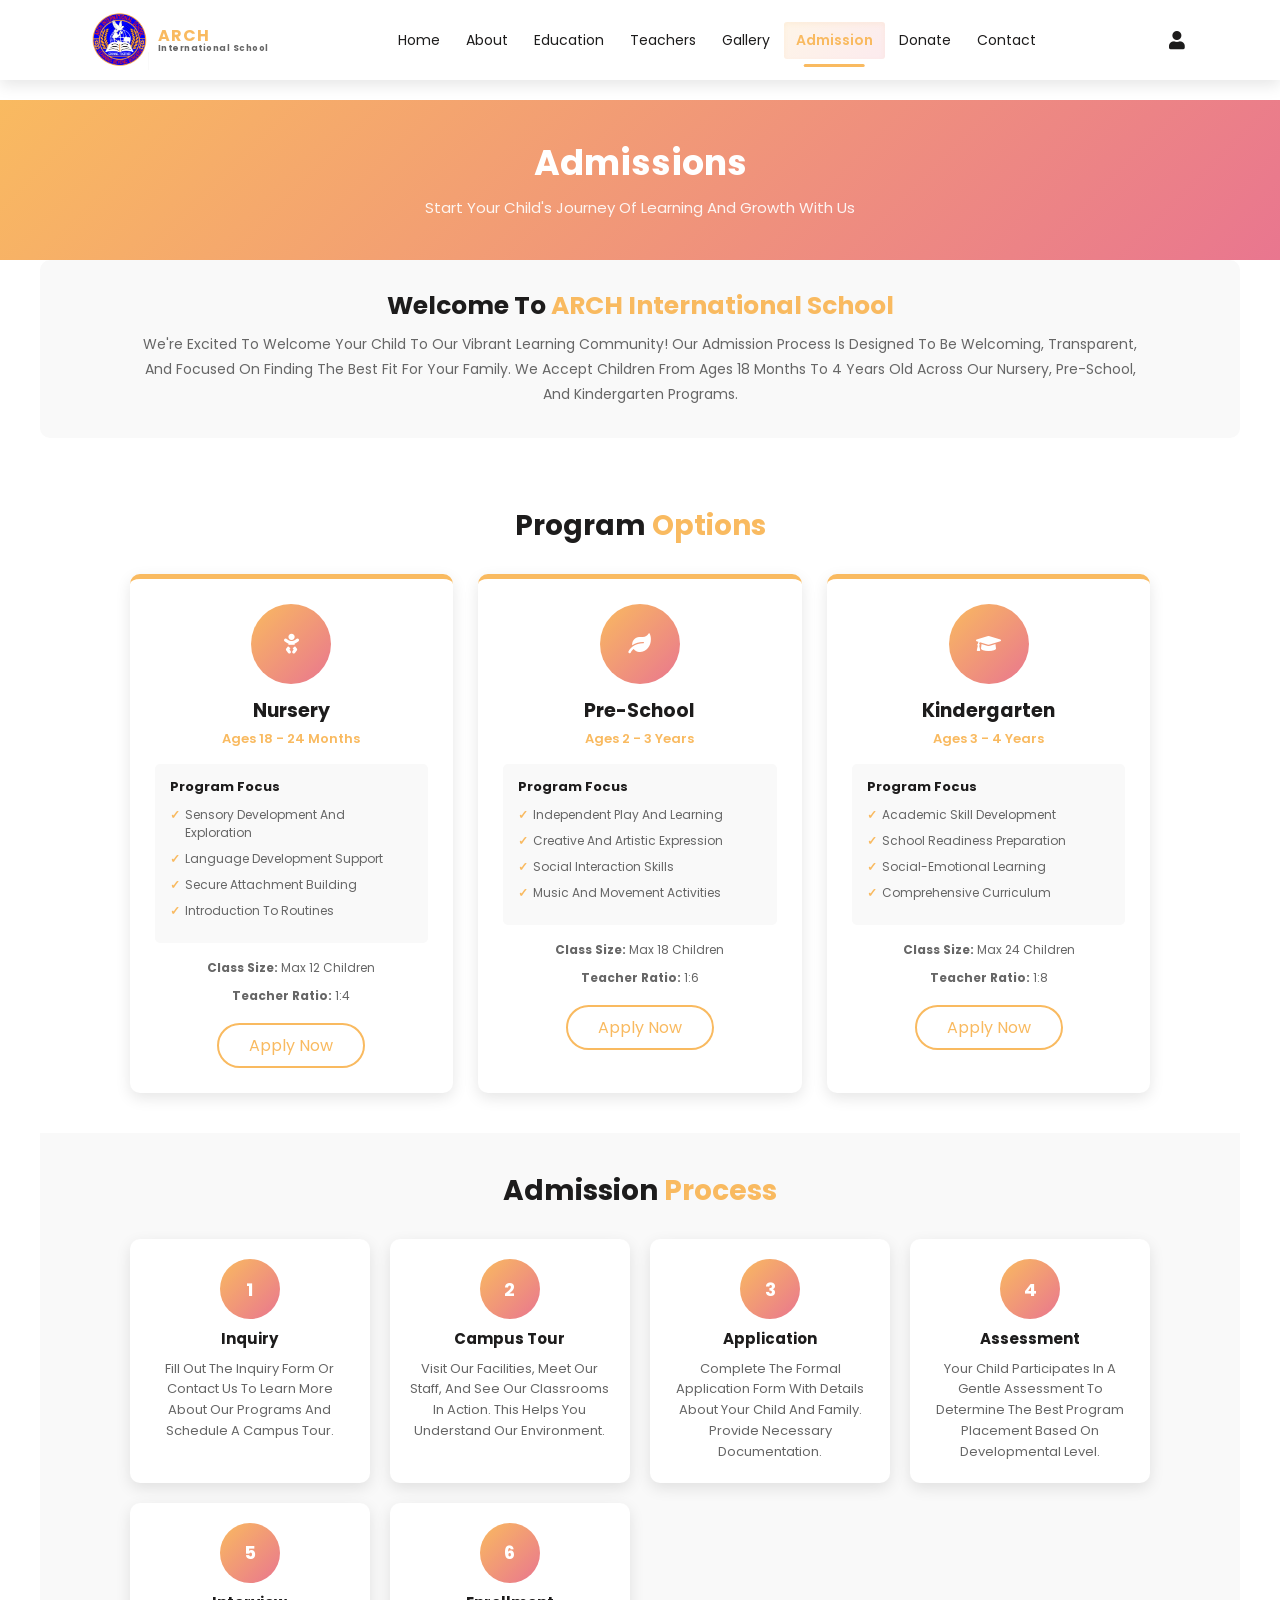
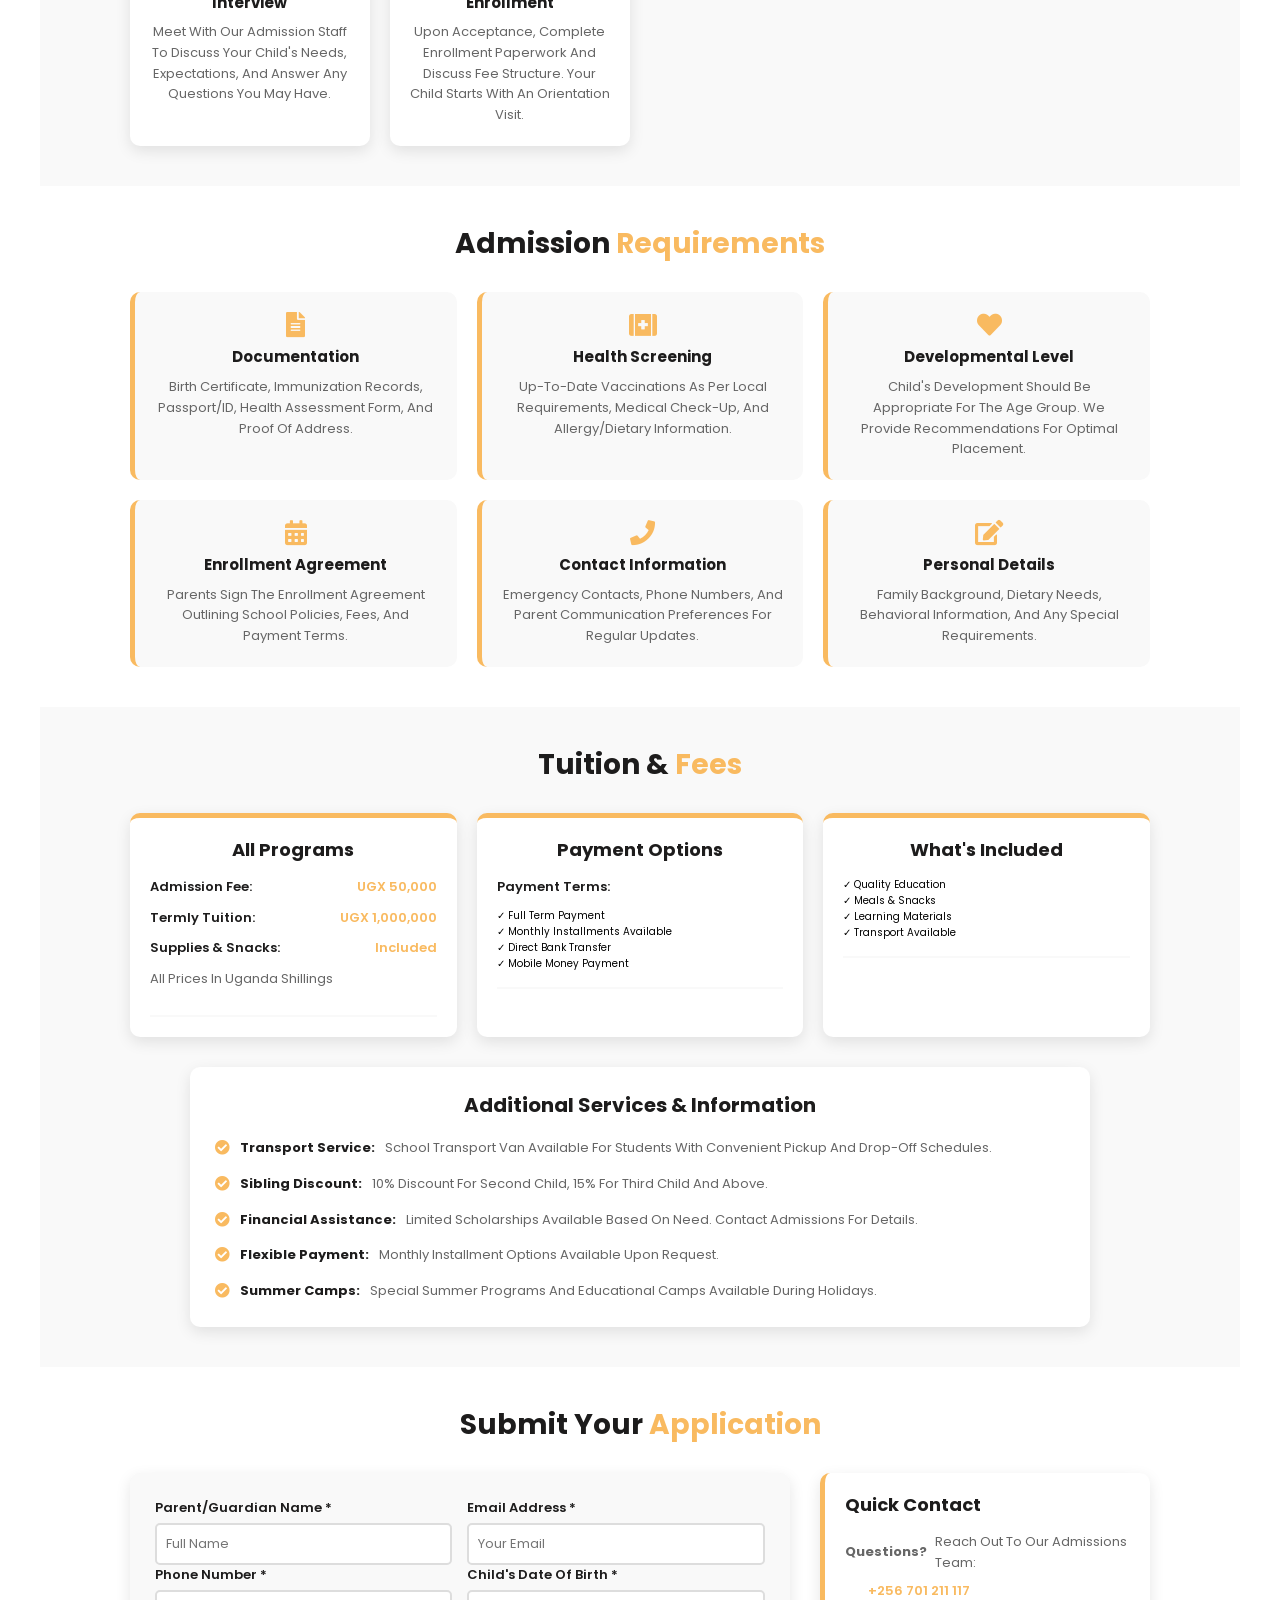
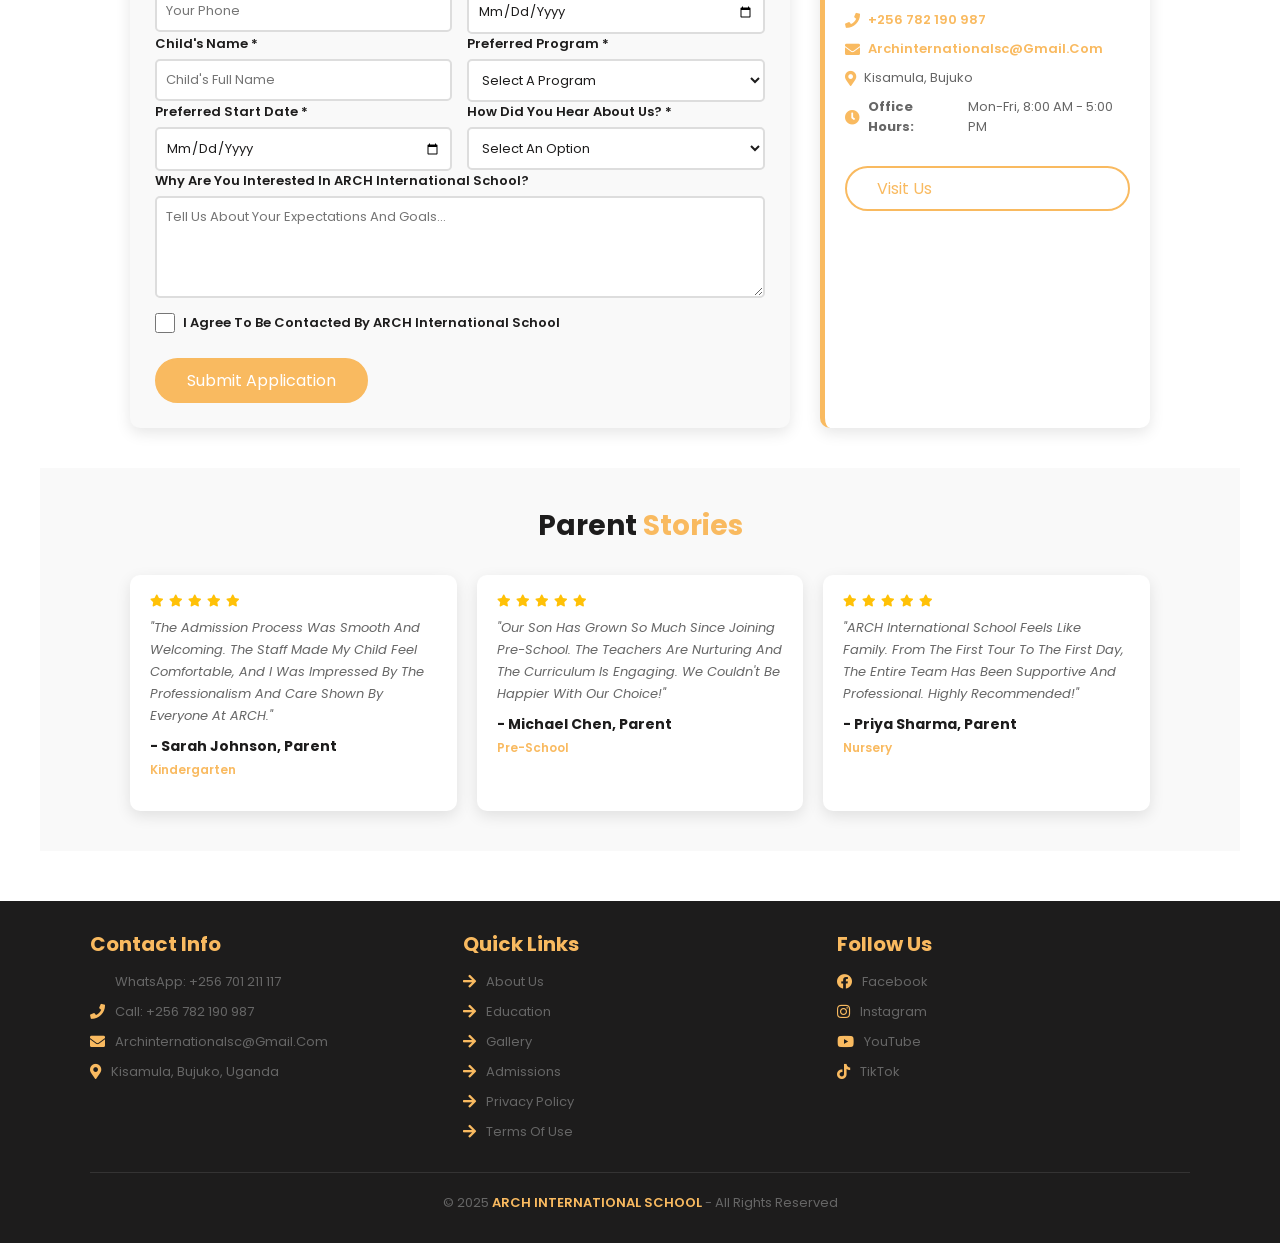
==== commit 8aa954b4: "birthday" ====
--- a/admission.html
+++ b/admission.html
@@ -319,7 +319,7 @@
         <div class="form-row">
           <div class="form-group">
             <label>Preferred Start Date *</label>
-            <input type="month" required>
+            <input type="date" required>
           </div>
           <div class="form-group">
             <label>How did you hear about us? *</label>
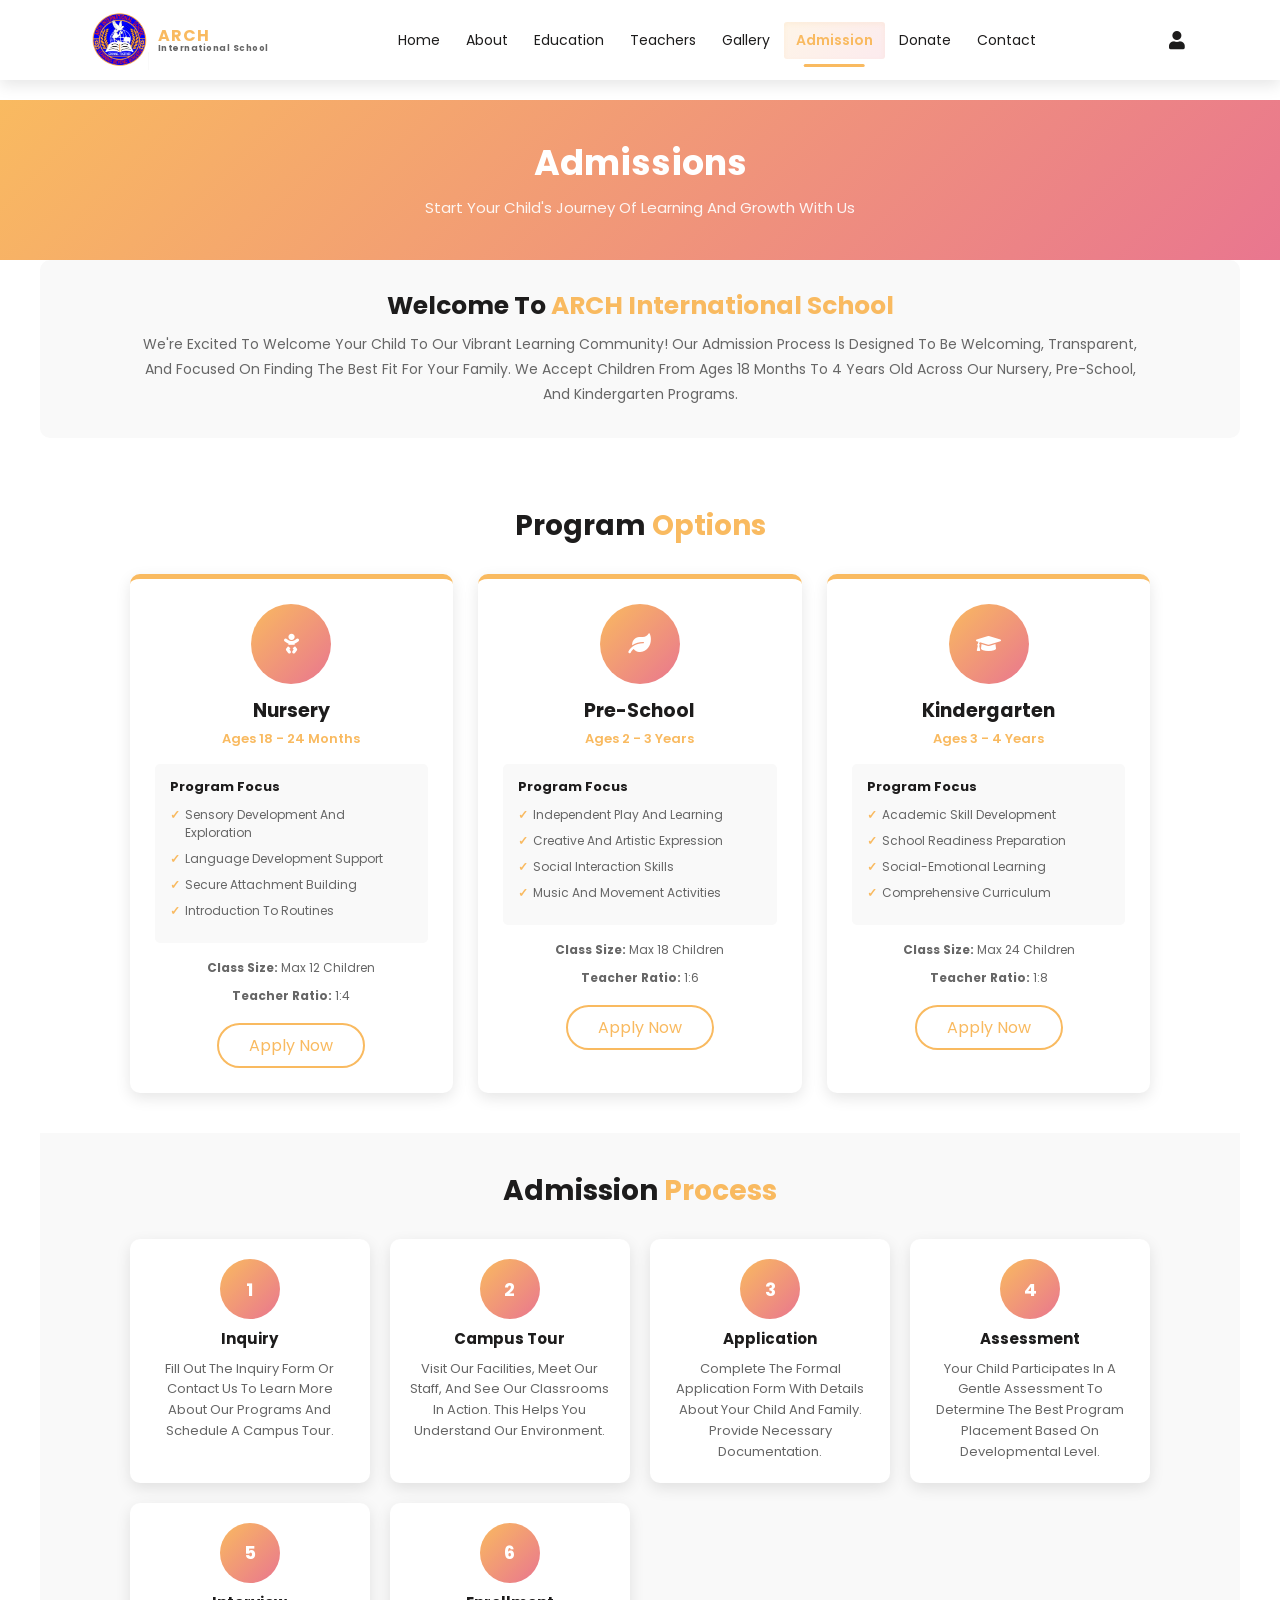
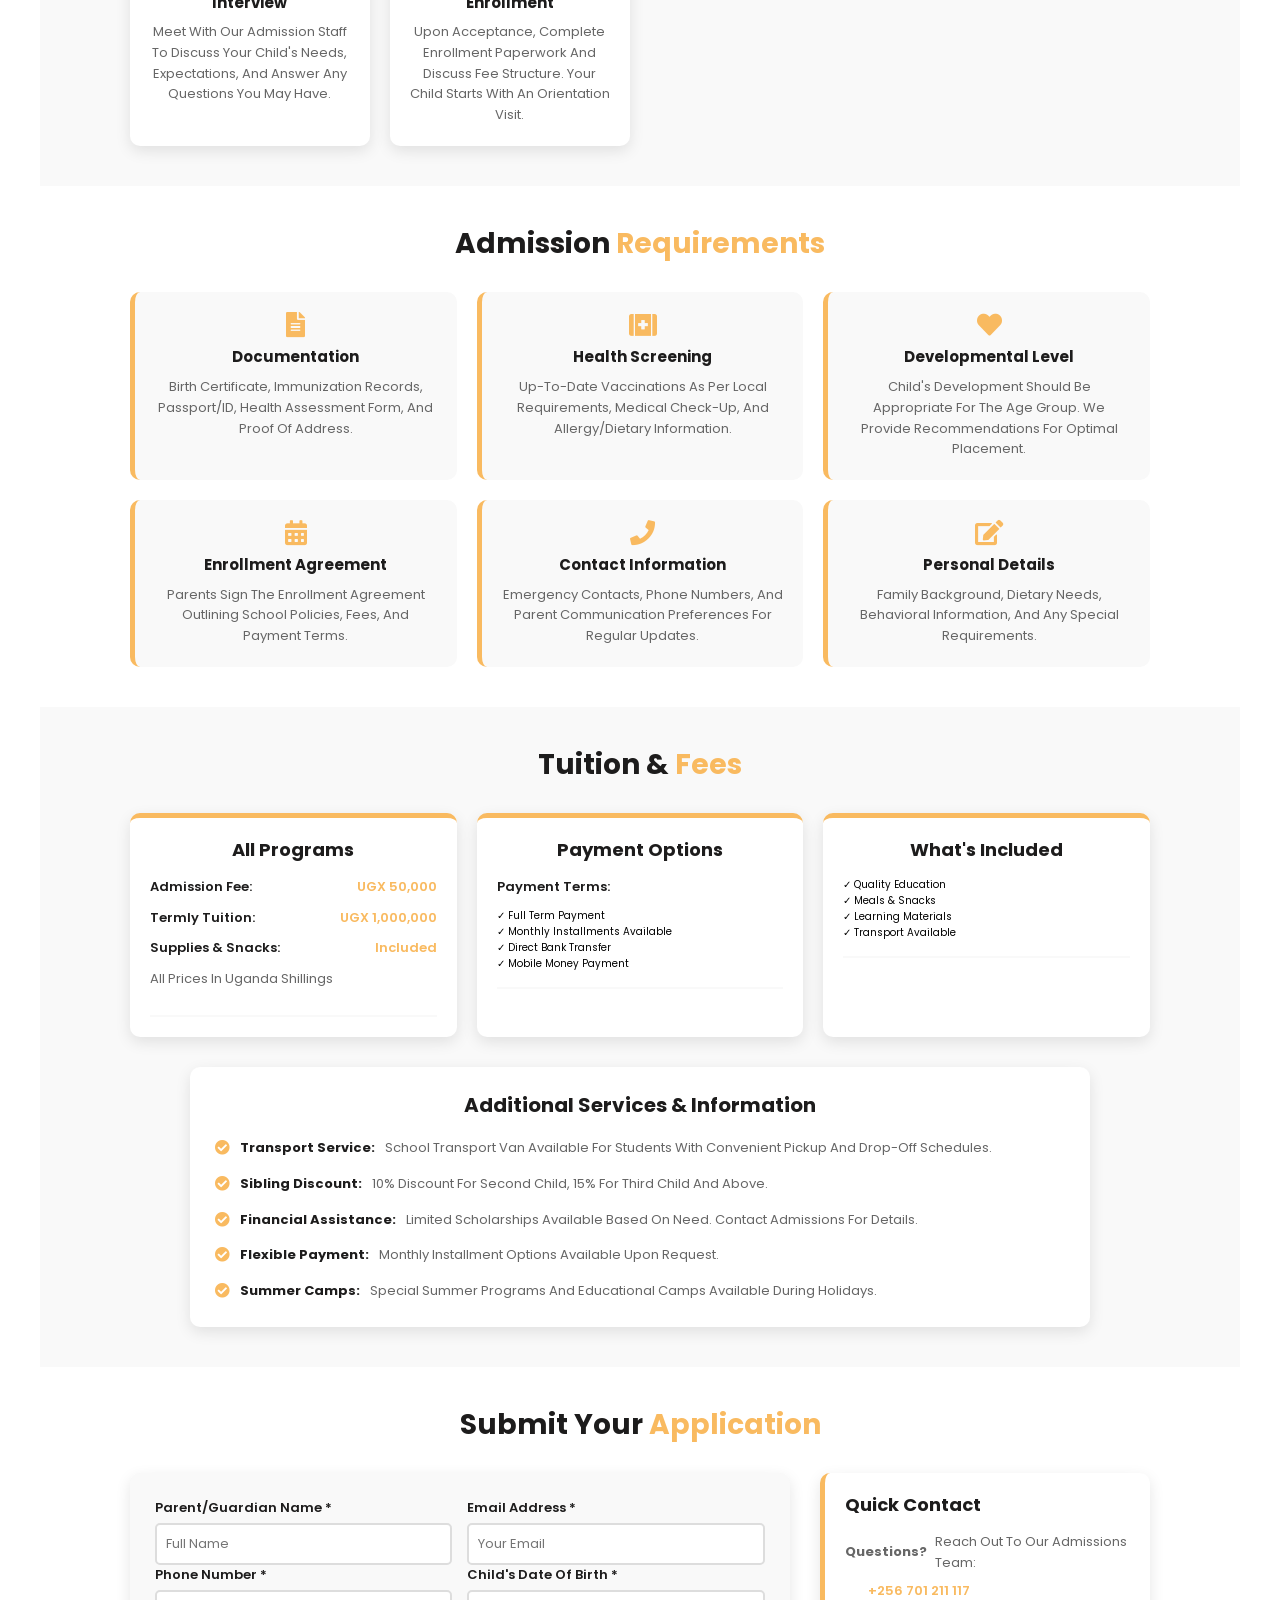
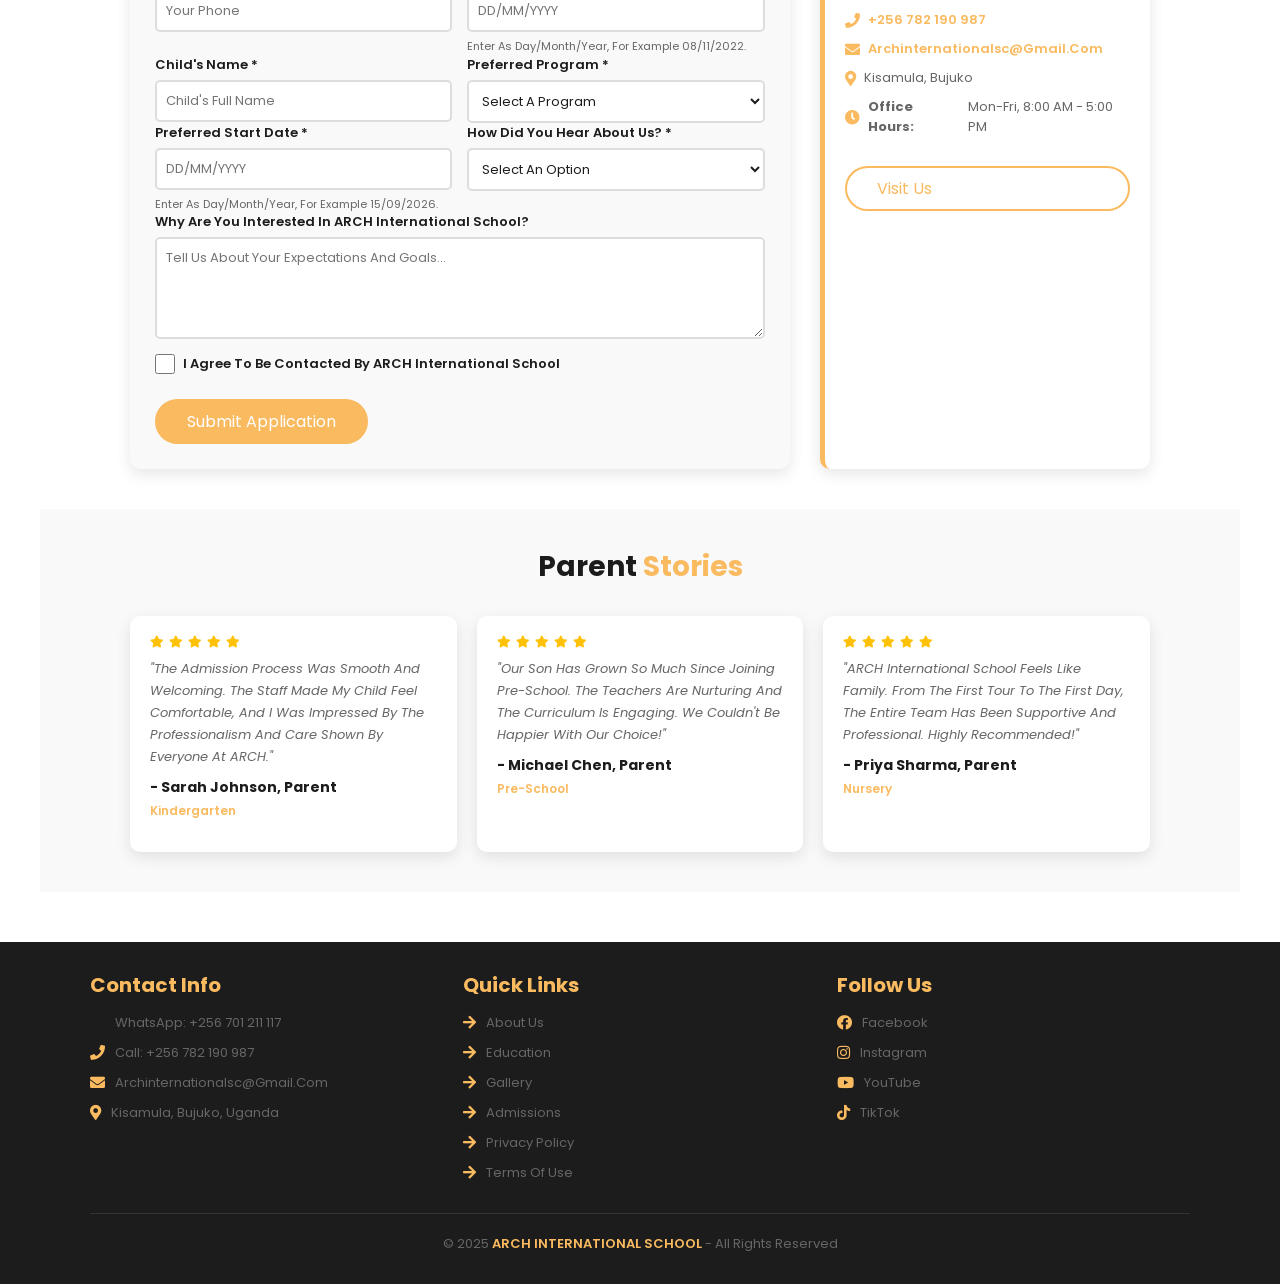
==== commit 882ab319: "Update admission form date entry fields" ====
--- a/admission.html
+++ b/admission.html
@@ -296,7 +296,8 @@
           </div>
           <div class="form-group">
             <label>Child's Date of Birth *</label>
-            <input type="date" required>
+            <input type="text" placeholder="DD/MM/YYYY" inputmode="numeric" pattern="^(0[1-9]|[12][0-9]|3[01])/(0[1-9]|1[0-2])/[0-9]{4}$" title="Please enter the date as DD/MM/YYYY" required>
+            <small class="field-hint">Enter as day/month/year, for example 08/11/2022.</small>
           </div>
         </div>
 
@@ -319,7 +320,8 @@
         <div class="form-row">
           <div class="form-group">
             <label>Preferred Start Date *</label>
-            <input type="date" required>
+            <input type="text" placeholder="DD/MM/YYYY" inputmode="numeric" pattern="^(0[1-9]|[12][0-9]|3[01])/(0[1-9]|1[0-2])/[0-9]{4}$" title="Please enter the date as DD/MM/YYYY" required>
+            <small class="field-hint">Enter as day/month/year, for example 15/09/2026.</small>
           </div>
           <div class="form-group">
             <label>How did you hear about us? *</label>
--- a/css/admission.css
+++ b/css/admission.css
@@ -436,6 +436,13 @@
   color: var(--black);
   margin-bottom: 0.5rem;
   font-weight: 600;
+}
+
+.field-hint {
+  margin-top: 0.6rem;
+  font-size: 1.1rem;
+  color: var(--light-color);
+  line-height: 1.5;
 }
 
 .form-group input,
